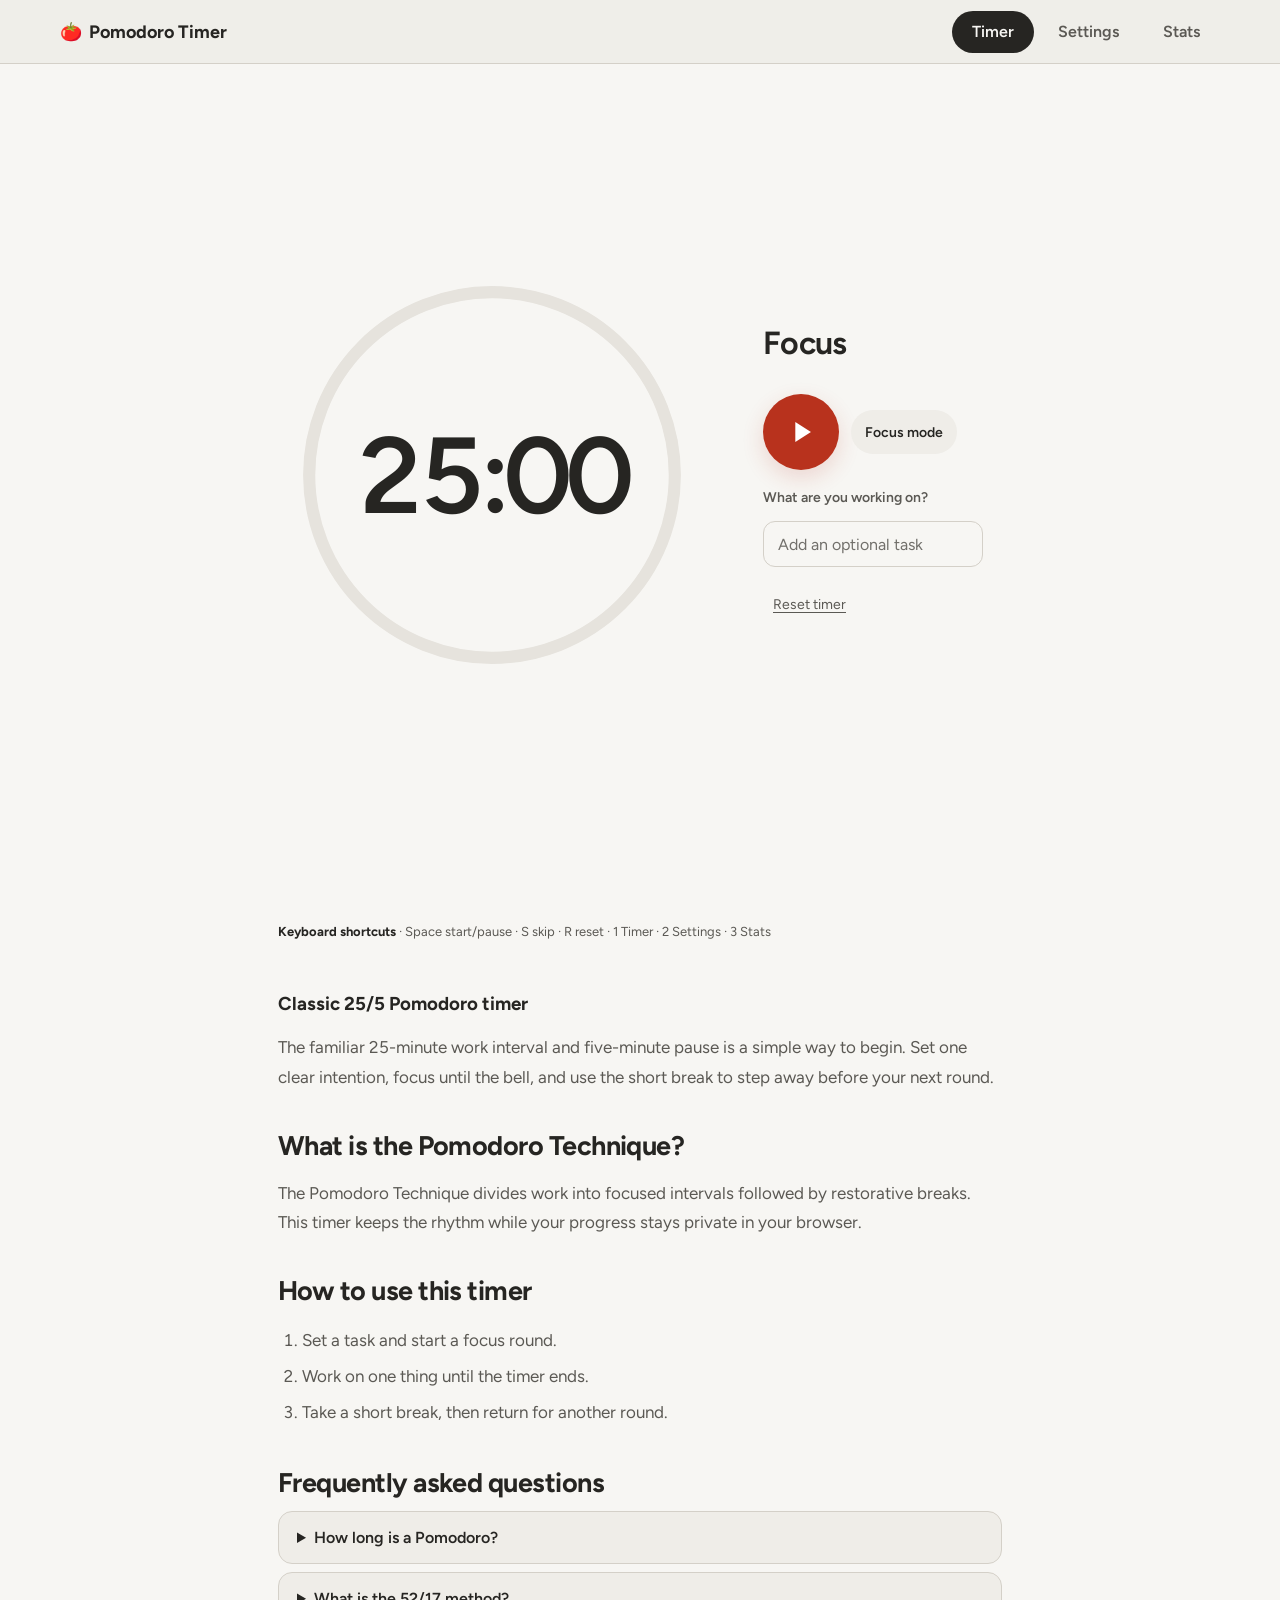
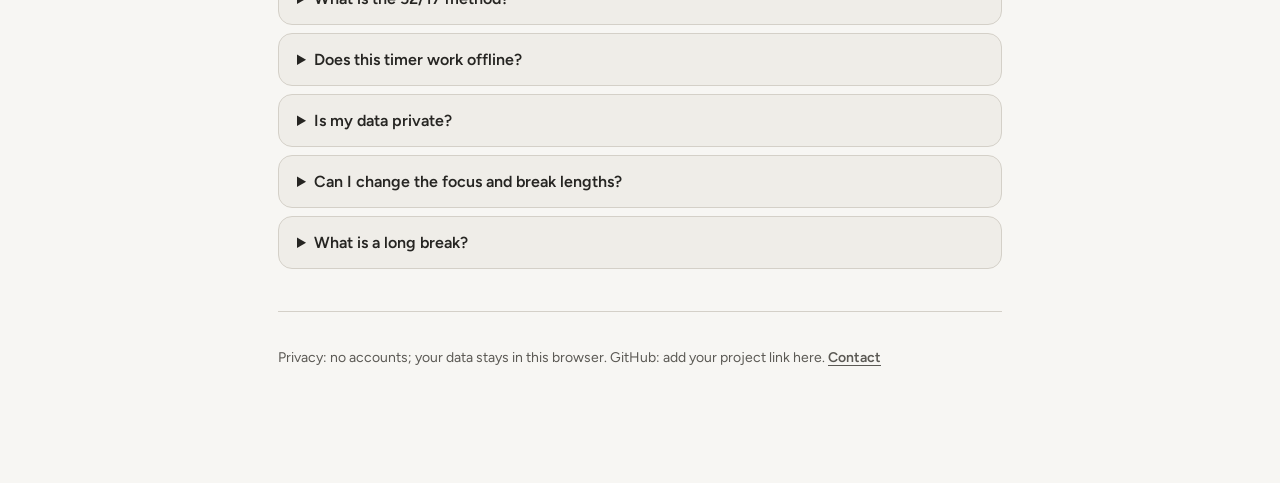
==== 25-5/index.html @ 5dcd3229 "first commit" ====
<!doctype html>
<html lang="en">
<head>
  <meta charset="utf-8">
  <meta name="viewport" content="width=device-width, initial-scale=1, viewport-fit=cover">
  <title>25/5 Pomodoro Timer</title>
  <meta name="description" content="Try the classic 25-minute focus and 5-minute break Pomodoro timer. Private, customizable, and available offline.">
  <meta name="theme-color" content="#f7f6f3" media="(prefers-color-scheme: light)">
  <meta name="theme-color" content="#191a1b" media="(prefers-color-scheme: dark)">
  <link rel="canonical" href="https://YOURDOMAIN.com/25-5/">
  <meta property="og:type" content="website">
  <meta property="og:title" content="25/5 Pomodoro Timer">
  <meta property="og:description" content="Try the classic 25-minute focus and 5-minute break Pomodoro timer.">
  <meta property="og:url" content="https://YOURDOMAIN.com/25-5/">
  <meta property="og:image" content="https://YOURDOMAIN.com/og-image.svg">
  <meta name="twitter:card" content="summary_large_image">
  <link id="favicon" rel="icon" href="../icons/favicon-focus.svg" type="image/svg+xml">
  <link rel="apple-touch-icon" href="../icons/apple-touch-icon.png">
  <link rel="manifest" href="../manifest.webmanifest">
  <link rel="preload" href="../fonts/figtree-latin.woff2" as="font" type="font/woff2" crossorigin>
  <link rel="stylesheet" href="../styles.css">
  <script>
    try {
      var savedSettings = JSON.parse(localStorage.getItem('pomodoro.settings') || '{}');
      document.documentElement.dataset.theme = ['light', 'dark', 'system'].includes(savedSettings.theme) ? savedSettings.theme : 'system';
    } catch (error) { document.documentElement.dataset.theme = 'system'; }
  </script>
</head>
<body data-preset="25-5" data-page-title="25/5 Pomodoro Timer">
  <header class="tabs" aria-label="Main navigation">
    <a class="brand" href="#timer" aria-label="Pomodoro Timer home"><span aria-hidden="true">🍅</span> Pomodoro Timer</a>
    <nav class="tab-links" aria-label="Main">
      <a class="tab active" href="#timer" data-view="timer">Timer</a>
      <a class="tab" href="#settings" data-view="settings">Settings</a>
      <a class="tab" href="#stats" data-view="stats">Stats</a>
    </nav>
  </header>
  <main>
    <section id="view-timer" class="view timer-view" aria-label="Timer">
      <div class="timer-stage">
        
        <div class="timer-wrap">
          <div class="ring" role="timer" aria-label="Time remaining" aria-live="off"><svg viewBox="0 0 320 320" aria-hidden="true"><circle class="ring-track" cx="160" cy="160" r="150"/><circle class="ring-progress" id="ring-progress" cx="160" cy="160" r="150"/></svg><div class="time" id="time">25:00</div></div>
          <div class="side">
            <p class="phase-label" id="phase">Focus</p>
            <div class="dots" id="dots" role="progressbar" aria-valuemin="0" aria-valuemax="6" aria-valuenow="0" aria-label="Cycles completed toward today's goal"></div>
            <div class="controls">
              <button class="play" id="play" aria-label="Start timer"><svg viewBox="0 0 24 24" width="34" height="34" aria-hidden="true"><path id="play-icon" d="M8 5v14l11-7z" fill="currentColor"/></svg></button>
              <button class="skip" id="skip" aria-label="Skip to next phase" hidden><svg viewBox="0 0 24 24" width="22" height="22" aria-hidden="true"><path d="M6 18l8.5-6L6 6v12zM16 6v12h2V6h-2z" fill="currentColor"/></svg></button>
              <button class="icon-button focus-toggle" id="focus-toggle" aria-label="Enter focus mode">Focus mode</button>
              <button class="icon-button focus-exit" id="focus-exit" aria-label="Exit focus mode" hidden>Exit focus mode</button>
            </div>
            <label class="task-label" for="task">What are you working on?</label>
            <input id="task" class="task-input" type="text" maxlength="120" autocomplete="off" placeholder="Add an optional task">
            <button class="text-button reset-timer" id="reset" type="button">Reset timer</button>
          </div>
        </div>
      </div>
      <p class="shortcut-hint"><strong>Keyboard shortcuts</strong> · Space start/pause · S skip · R reset · 1 Timer · 2 Settings · 3 Stats</p>
      <article class="seo-content">
        <h1>Classic 25/5 Pomodoro timer</h1>
        <p>The familiar 25-minute work interval and five-minute pause is a simple way to begin. Set one clear intention, focus until the bell, and use the short break to step away before your next round.</p>
        <h2>What is the Pomodoro Technique?</h2><p>The Pomodoro Technique divides work into focused intervals followed by restorative breaks. This timer keeps the rhythm while your progress stays private in your browser.</p>
        <h2>How to use this timer</h2><ol><li>Set a task and start a focus round.</li><li>Work on one thing until the timer ends.</li><li>Take a short break, then return for another round.</li></ol>
        <h2>Frequently asked questions</h2>
        <div class="faq-list"><details><summary>How long is a Pomodoro?</summary><p>A traditional Pomodoro is 25 minutes of focused work followed by a short break. You can change both durations in Settings.</p></details><details><summary>What is the 52/17 method?</summary><p>The 52/17 method alternates 52 minutes of focused work with a 17-minute break. Choose the 52/17 preset in Settings.</p></details><details><summary>Does this timer work offline?</summary><p>Yes. After the first visit, the app's static files are cached so the timer works offline.</p></details><details><summary>Is my data private?</summary><p>Your settings, timer state, and stats stay in this browser's local storage. There are no accounts.</p></details><details><summary>Can I change the focus and break lengths?</summary><p>Yes. Choose a preset or adjust each duration and the focus rounds per cycle in Settings.</p></details><details><summary>What is a long break?</summary><p>A long break is a longer rest that follows a chosen number of completed focus rounds. You can set its duration and frequency.</p></details></div>
        <footer class="site-footer"><p>Privacy: no accounts; your data stays in this browser. <span>GitHub: add your project link here.</span> <a href="mailto:hello@yourdomain.com">Contact</a></p></footer>
      </article>
    </section>
    <section id="view-settings" class="view settings-view" aria-label="Settings" hidden>
      <h1 class="page-title">Settings</h1><div class="summary"><div class="summary-total" id="sum-total"></div><div class="summary-sub" id="sum-sub"></div><div class="bar" id="sum-bar" aria-hidden="true"></div></div>
      <h2 class="section-title">Timer</h2><div class="group">
        <div class="row"><div class="label">Focus length</div><div class="stepper" data-key="sprint"><button data-d="-1" aria-label="Decrease focus length">−</button><span class="val"><b></b> <i>min</i></span><button data-d="1" aria-label="Increase focus length">+</button></div></div>
        <div class="row"><div class="label">Focus rounds per cycle</div><div class="stepper" data-key="sprints"><button data-d="-1" aria-label="Decrease focus rounds per cycle">−</button><span class="val"><b></b></span><button data-d="1" aria-label="Increase focus rounds per cycle">+</button></div></div>
        <div class="row"><div class="label">Short break length</div><div class="stepper" data-key="brk"><button data-d="-1" aria-label="Decrease short break length">−</button><span class="val"><b></b> <i>min</i></span><button data-d="1" aria-label="Increase short break length">+</button></div></div>
        <div class="row"><div class="label">Long break length</div><div class="stepper" data-key="longBrk"><button data-d="-1" aria-label="Decrease long break length">−</button><span class="val"><b></b> <i>min</i></span><button data-d="1" aria-label="Increase long break length">+</button></div></div>
        <div class="row"><div class="label">Long break every</div><div class="stepper" data-key="longEvery"><button data-d="-1" aria-label="Decrease long break frequency">−</button><span class="val"><b></b> <i>rounds</i></span><button data-d="1" aria-label="Increase long break frequency">+</button></div></div>
      </div>
      <button class="secondary-button reset-cycle-settings" id="reset-cycle-settings" type="button">Reset cycle</button><div class="preset-block"><h3>Quick presets</h3><div class="preset-list" id="presets"><button data-preset="25-5">Classic 25/5</button><button data-preset="50-10">50/10</button><button data-preset="52-17">52/17</button><button data-preset="90-20">90/20</button><button data-preset="custom">Custom</button></div></div>
      <h2 class="section-title">Goal</h2><div class="group"><div class="row"><div class="label">Cycles per day</div><div class="stepper" data-key="goal"><button data-d="-1" aria-label="Decrease daily cycle goal">−</button><span class="val"><b></b></span><button data-d="1" aria-label="Increase daily cycle goal">+</button></div></div></div>
      <h2 class="section-title">Alerts</h2><div class="group">
        <div class="row"><div class="label">Notify me when a phase ends<small id="notification-hint" aria-live="polite">Notifications are off.</small></div><label class="switch"><input id="notifications" type="checkbox"><span class="switch-ui" aria-hidden="true"></span><span class="sr-only">Notify me when a phase ends</span></label></div>
        <div class="row"><div class="label">Sound<small id="sound-hint">Play a tone when a phase ends</small></div><label class="switch"><input id="sound-toggle" type="checkbox"><span class="switch-ui" aria-hidden="true"></span><span class="sr-only">Sound on</span></label></div>
        <div class="row"><label class="label" for="volume">Volume</label><div class="volume-control"><input id="volume" type="range" min="0" max="1" step="0.05"><output id="volume-value" for="volume"></output></div></div>
      </div>
      <h2 class="section-title">Appearance</h2><div class="segmented" id="theme" role="radiogroup" aria-label="Color theme"><button role="radio" data-theme="light"><span class="tick">✓</span>Light</button><button role="radio" data-theme="dark"><span class="tick">✓</span>Dark</button><button role="radio" data-theme="system"><span class="tick">✓</span>System</button></div>
      <h2 class="section-title">Data</h2><p class="data-note">Your timer settings, task labels, and stats stay in this browser. Importing a JSON backup replaces the data here.</p><div class="data-actions"><button class="secondary-button" id="export-json">Export JSON</button><button class="secondary-button" id="import-json" type="button">Import JSON</button><input id="import-json-file" type="file" accept=".json,application/json" hidden><button class="danger-button" id="clear-data">Clear data</button></div>
    </section>
    <section id="view-stats" class="view stats-view" aria-label="Stats" hidden>
      <h1 class="page-title">Stats</h1><div class="stat-cards"><article class="stat-card"><h2>Focus time today</h2><p id="stat-today">0 min</p></article><article class="stat-card"><h2>This week</h2><p id="stat-week">0 min</p></article><article class="stat-card"><h2>All time</h2><p id="stat-all">0 min</p></article><article class="stat-card"><h2>Current streak</h2><p id="stat-current-streak">0 days</p></article><article class="stat-card"><h2>Best streak</h2><p id="stat-best-streak">0 days</p></article></div><h2 class="section-title">Last 7 days</h2><div id="chart" class="chart-wrap"></div><h2 class="section-title">Daily progress</h2><div class="history-list" id="history-list" aria-live="polite"></div>
    </section>
  </main>
  <script src="../app.js" defer></script>
</body>
</html>
---- styles.css ----
@font-face {
  font-family: "Figtree";
  font-style: normal;
  font-weight: 400 700;
  font-display: swap;
  src: url("fonts/figtree-latin.woff2") format("woff2");
}

:root {
  --bg: #f7f6f3;
  --page-bg: #f7f6f3;
  --text: #262522;
  --muted: #5b5954;
  --accent: #b8321d;
  --accent-text: #fff;
  --focus-progress: #716d65;
  --blue: #236988;
  --long-rest: #66718c;
  --surface: #efede8;
  --surface-2: #e5e2dc;
  --track: #e6e3dd;
  --line: #d4d0c8;
  --danger: #9b271b;
  --font: "Figtree", system-ui, -apple-system, "Segoe UI", Roboto, "Helvetica Neue", Arial, sans-serif;
  color-scheme: light;
}

:root[data-theme="dark"] {
  --bg: #191a1b;
  --page-bg: #191a1b;
  --text: #f2f0ec;
  --muted: #c1beb8;
  --accent: #e45b42;
  --accent-text: #18110f;
  --focus-progress: #d0cbc2;
  --blue: #64b5d6;
  --long-rest: #9ca7c2;
  --surface: #242526;
  --surface-2: #323334;
  --track: #373838;
  --line: #454647;
  --danger: #ff9585;
  color-scheme: dark;
}

@media (prefers-color-scheme: dark) {
  :root[data-theme="system"] {
    --bg: #191a1b;
    --page-bg: #191a1b;
    --text: #f2f0ec;
    --muted: #c1beb8;
    --accent: #e45b42;
    --accent-text: #18110f;
    --focus-progress: #d0cbc2;
    --blue: #64b5d6;
    --long-rest: #9ca7c2;
    --surface: #242526;
    --surface-2: #323334;
    --track: #373838;
    --line: #454647;
    --danger: #ff9585;
    color-scheme: dark;
  }
}

* { box-sizing: border-box; }
html { min-width: 320px; scroll-behavior: smooth; }
body {
  min-height: 100%;
  margin: 0;
  padding: env(safe-area-inset-top, 0px) 0 0;
  color: var(--text);
  background: var(--page-bg);
  font-family: var(--font);
  -webkit-tap-highlight-color: transparent;
  transition: background-color .45s ease, color .2s ease;
}
body.on-break {
  --page-bg: #eef3f5;
  background: linear-gradient(135deg, var(--page-bg), var(--bg) 72%);
}
:root[data-theme="dark"] body.on-break { --page-bg: #192329; }
@media (prefers-color-scheme: dark) {
  :root[data-theme="system"] body.on-break { --page-bg: #192329; }
}
button, input { font: inherit; }
button, a { -webkit-tap-highlight-color: transparent; }
button { color: inherit; border: 0; background: none; cursor: pointer; }
a { color: inherit; }
:focus-visible { outline: 3px solid var(--blue); outline-offset: 3px; }
button:disabled { color: var(--muted); }
[hidden] { display: none !important; }
.sr-only {
  position: absolute; width: 1px; height: 1px; padding: 0; margin: -1px;
  overflow: hidden; clip: rect(0, 0, 0, 0); white-space: nowrap; border: 0;
}

/* Navigation */
.tabs {
  z-index: 10;
  position: fixed;
  bottom: calc(14px + env(safe-area-inset-bottom, 0px));
  left: 50%;
  display: flex;
  align-items: center;
  gap: 20px;
  padding: 6px;
  border: 1px solid var(--line);
  border-radius: 999px;
  background: color-mix(in srgb, var(--surface) 94%, transparent);
  box-shadow: 0 8px 28px rgb(22 20 17 / 10%);
  transform: translateX(-50%);
  transition: opacity .25s ease, transform .25s ease, background .2s ease;
}
.brand { display: none; text-decoration: none; white-space: nowrap; font-size: 18px; font-weight: 700; }
.brand span { margin-right: 7px; }
.tab-links { display: flex; gap: 4px; }
.tab {
  display: inline-flex;
  align-items: center;
  justify-content: center;
  min-height: 42px;
  padding: 10px 20px;
  border-radius: 999px;
  color: var(--muted);
  text-decoration: none;
  font-size: 16px;
  font-weight: 600;
  transition: background .18s ease, color .18s ease;
}
.tab:hover { background: var(--surface-2); color: var(--text); }
.tab.active { background: var(--text); color: var(--bg); }
.tabs.is-running { opacity: .42; transform: translateX(-50%) scale(.94); }
.tabs.is-running:hover, .tabs.is-running:focus-within, .tabs.is-running:active { opacity: 1; transform: translateX(-50%) scale(1); }

main { min-height: 100vh; }
.view { min-height: 100vh; min-height: 100dvh; }

/* Timer */
.timer-view { padding: 0 20px 50px; }
.timer-stage {
  display: grid;
  min-height: 100vh;
  min-height: 100dvh;
  place-items: center;
  padding: 46px 0 60px;
}
.timer-wrap { display: flex; align-items: center; gap: clamp(28px, 6vw, 76px); }
.ring { position: relative; flex: none; width: min(390px, 44vw); aspect-ratio: 1; }
.ring svg { display: block; width: 100%; height: 100%; transform: rotate(-90deg); }
.ring circle { fill: none; stroke-width: 10; }
.ring-track { stroke: var(--track); }
.ring-progress {
  stroke: var(--focus-progress);
  stroke-linecap: round;
  stroke-dasharray: 942.48;
  stroke-dashoffset: 942.48;
  transition: stroke-dashoffset .35s linear, stroke .3s ease;
}
.on-break .ring-progress { stroke: var(--blue); }
.time {
  position: absolute;
  inset: 0;
  display: grid;
  place-items: center;
  font-size: clamp(64px, 10vw, 108px);
  font-weight: 600;
  letter-spacing: -.055em;
  font-variant-numeric: tabular-nums;
  white-space: nowrap;
}
.side { display: flex; flex-direction: column; align-items: flex-start; gap: 15px; min-width: 220px; }
.phase-label { margin: 0; font-size: clamp(24px, 3vw, 32px); font-weight: 650; letter-spacing: -.02em; }
.dots { display: flex; flex-wrap: wrap; gap: 12px; max-width: 250px; }
.dots i { width: 12px; height: 12px; border-radius: 50%; background: var(--track); transition: background .25s ease; }
.dots i.done { background: var(--focus-progress); }
.controls { display: flex; align-items: center; flex-wrap: wrap; gap: 12px; margin-top: 2px; }
.play {
  display: grid;
  width: 76px;
  height: 76px;
  place-items: center;
  border-radius: 50%;
  background: var(--accent);
  color: var(--accent-text);
  box-shadow: 0 8px 22px rgb(184 50 29 / 16%);
  transition: transform .15s ease, filter .15s ease, background .2s ease;
}
.play:hover { filter: brightness(1.08); transform: translateY(-2px); }
.play:active { transform: scale(.95); }
.on-break .play { background: var(--blue); color: #101819; box-shadow: 0 8px 22px rgb(35 105 136 / 16%); }
.skip, .icon-button, .secondary-button, .danger-button, .text-button {
  min-height: 44px;
  border-radius: 999px;
  transition: background .18s ease, color .18s ease, transform .15s ease;
}
.skip { display: grid; width: 48px; height: 48px; place-items: center; background: var(--surface); }
.skip:hover, .icon-button:hover, .secondary-button:hover { background: var(--surface-2); }
.icon-button { padding: 0 14px; background: var(--surface); font-size: 14px; font-weight: 600; }
.on-break .icon-button { color: var(--text); }
.task-label { margin-top: 4px; font-size: 14px; font-weight: 600; color: var(--muted); }
.task-input {
  width: min(100%, 300px);
  min-height: 46px;
  padding: 11px 14px;
  border: 1px solid var(--line);
  border-radius: 12px;
  color: var(--text);
  background: var(--bg);
}
.task-input::placeholder { color: var(--muted); opacity: .85; }
.text-button { padding: 0 10px; color: var(--muted); font-size: 14px; text-decoration: underline; text-underline-offset: 3px; }
.text-button:hover { color: var(--text); }

/* Content below the timer */
.seo-content { max-width: 760px; margin: 0 auto; padding: 30px 18px 48px; }
.seo-content h2 { margin: 36px 0 12px; font-size: clamp(21px, 3vw, 27px); letter-spacing: -.02em; }
.seo-content p, .seo-content li { color: var(--muted); font-size: 17px; line-height: 1.75; }
.seo-content ol { padding-left: 24px; }
.seo-content li { padding: 3px 0; }
.faq-list { display: grid; gap: 8px; }
.faq-list details { padding: 16px 18px; border: 1px solid var(--line); border-radius: 14px; background: var(--surface); }
.faq-list summary { cursor: pointer; font-weight: 600; }
.faq-list details p { margin-top: 10px; font-size: 15px; }
.site-footer { margin-top: 42px; padding-top: 20px; border-top: 1px solid var(--line); }
.site-footer p, .site-footer span { font-size: 14px; }
.site-footer a { font-weight: 600; text-underline-offset: 3px; }

/* Keep only the timer and essential controls visible while it is running. */
.timer-running .tabs,
.timer-running #view-timer .phase-label,
.timer-running #view-timer .dots,
.timer-running #view-timer .skip,
.timer-running #view-timer .focus-toggle,
.timer-running #view-timer .task-label,
.timer-running #view-timer .task-input,
.timer-running #view-timer .shortcut-hint,
.timer-running #view-timer .seo-content { display: none; }
.timer-running #view-timer { padding-bottom: 0; }
.timer-running #view-timer .timer-stage {
  min-height: 100vh;
  min-height: 100dvh;
  padding: 24px 0;
}

/* Shared settings and stats */
.settings-view, .stats-view { width: min(100% - 32px, 620px); margin: 0 auto; padding: 34px 0 112px; }
.page-title { margin: 0 0 22px; font-size: 32px; line-height: 1.2; letter-spacing: -.035em; }
.section-title { margin: 30px 0 12px; font-size: 20px; font-weight: 650; letter-spacing: -.015em; }
.summary { padding: 20px; border: 1px solid var(--line); border-radius: 18px; background: var(--surface); }
.summary-total { font-size: 34px; font-weight: 650; letter-spacing: -.04em; }
.summary-sub { margin: 4px 0 17px; color: var(--muted); font-size: 15px; }
.bar { display: flex; gap: 4px; min-height: 12px; }
.bar span { min-width: 2px; height: 10px; border-radius: 999px; background: var(--focus-progress); }
.bar span.rest { background: var(--blue); }
.bar span.long-rest { background: var(--long-rest); }
.group { overflow: hidden; border: 1px solid var(--line); border-radius: 16px; background: var(--surface); }
.row { display: flex; align-items: center; justify-content: space-between; gap: 16px; min-height: 64px; padding: 12px 18px; }
.row + .row { border-top: 1px solid var(--line); }
.label { font-size: 16px; font-weight: 550; }
.label small { display: block; margin-top: 5px; color: var(--muted); font-size: 13px; font-weight: 400; line-height: 1.4; }
.stepper { display: flex; flex: none; align-items: center; gap: 12px; }
.stepper button {
  display: grid;
  width: 40px;
  height: 40px;
  place-items: center;
  border-radius: 50%;
  background: var(--surface-2);
  font-size: 22px;
  line-height: 1;
}
.stepper button:hover:not(:disabled) { background: var(--line); }
.stepper button:active:not(:disabled) { transform: scale(.93); }
.stepper button:disabled { color: var(--muted); cursor: not-allowed; }
.val { min-width: 54px; text-align: center; font-variant-numeric: tabular-nums; }
.val-input { box-sizing: border-box; width: 54px; height: 40px; padding: 0 4px; border: 1px solid var(--line); border-radius: 8px; color: var(--text); background: var(--bg); text-align: center; font-size: 18px; font-weight: 600; font-variant-numeric: tabular-nums; }
.val-input::-webkit-inner-spin-button,
.val-input::-webkit-outer-spin-button { margin: 0; -webkit-appearance: none; }
.val-input { -moz-appearance: textfield; appearance: textfield; }
.val-input:focus-visible { outline: 2px solid var(--blue); outline-offset: 2px; }
.val i { margin-left: 2px; color: var(--muted); font-size: 12px; font-style: normal; }
.preset-block { margin-top: 18px; }
.preset-block h3 { margin: 0 0 10px; font-size: 15px; font-weight: 600; }
.preset-list { display: flex; flex-wrap: wrap; gap: 8px; }
.preset-list button {
  min-height: 40px;
  padding: 8px 13px;
  border: 1px solid var(--line);
  border-radius: 999px;
  color: var(--text);
  background: var(--surface);
  font-size: 14px;
  font-weight: 550;
}
.preset-list button:hover { background: var(--surface-2); }
.preset-list button[aria-pressed="true"] { border-color: var(--blue); color: var(--blue); }
.switch { position: relative; flex: none; }
.switch input { position: absolute; width: 1px; height: 1px; opacity: 0; }
.switch-ui {
  position: relative;
  display: block;
  width: 48px;
  height: 28px;
  border-radius: 999px;
  background: var(--surface-2);
  transition: background .2s ease;
}
.switch-ui::after {
  position: absolute;
  top: 4px;
  left: 4px;
  width: 20px;
  height: 20px;
  border-radius: 50%;
  background: var(--bg);
  content: "";
  transition: transform .2s ease;
}
.switch input:checked + .switch-ui { background: var(--blue); }
.switch input:checked + .switch-ui::after { transform: translateX(20px); }
.switch input:focus-visible + .switch-ui { outline: 3px solid var(--blue); outline-offset: 3px; }
.volume-control { display: flex; align-items: center; gap: 12px; width: min(230px, 52%); }
.volume-control input { width: 100%; accent-color: var(--blue); }
.volume-control output { min-width: 38px; color: var(--muted); text-align: right; font-size: 14px; }
.segmented { display: grid; grid-template-columns: repeat(3, 1fr); overflow: hidden; border: 1px solid var(--line); border-radius: 14px; background: var(--surface); }
.segmented button { min-height: 46px; color: var(--muted); font-size: 15px; }
.segmented button + button { border-left: 1px solid var(--line); }
.segmented button[aria-checked="true"] { color: var(--text); background: var(--surface-2); font-weight: 650; }
.tick { display: none; margin-right: 6px; }
.segmented button[aria-checked="true"] .tick { display: inline; }
.data-note { margin: 0 0 12px; color: var(--muted); font-size: 14px; line-height: 1.5; }
.data-actions { display: flex; flex-wrap: wrap; gap: 8px; }
.secondary-button, .danger-button { min-height: 42px; padding: 0 14px; border: 1px solid var(--line); background: var(--surface); font-size: 14px; font-weight: 600; }
.reset-cycle-settings { margin-top: 12px; }
.danger-button { border-color: var(--danger); color: var(--danger); }
.danger-button:hover { background: color-mix(in srgb, var(--danger) 10%, var(--surface)); }
.shortcut-hint { margin: 22px 0 0; color: var(--muted); font-size: 13px; line-height: 1.6; }
.timer-view > .shortcut-hint { max-width: 760px; margin: 22px auto 0; padding: 0 18px; }
.shortcut-hint strong { color: var(--text); }

.stat-cards { display: grid; grid-template-columns: repeat(2, minmax(0, 1fr)); gap: 10px; }
.stat-card { min-height: 92px; padding: 16px; border: 1px solid var(--line); border-radius: 15px; background: var(--surface); }
.stat-card h2 { margin: 0 0 9px; color: var(--muted); font-size: 14px; font-weight: 550; }
.stat-card p { margin: 0; font-size: 22px; font-weight: 650; letter-spacing: -.02em; }
.stat-card:nth-child(3) { grid-column: 1 / -1; }
.chart-wrap { overflow: hidden; padding: 10px 8px 0; border: 1px solid var(--line); border-radius: 16px; background: var(--surface); }
.week-chart { display: block; width: 100%; min-height: 170px; overflow: visible; }
.chart-baseline { stroke: var(--line); stroke-width: 1; }
.chart-bar { fill: var(--blue); }
.chart-label { fill: var(--muted); font-family: var(--font); font-size: 14px; }
.chart-value { fill: var(--text); font-family: var(--font); font-size: 12px; }
.history-list { display: flex; flex-direction: column; gap: 10px; }
.history-row { display: flex; align-items: center; justify-content: space-between; gap: 18px; padding: 17px 18px; border: 1px solid var(--line); border-radius: 15px; background: var(--surface); }
.history-date { margin: 0; font-size: 16px; font-weight: 650; }
.history-totals { color: var(--muted); text-align: right; font-size: 13px; line-height: 1.55; }
.task-history { display: flex; flex-wrap: wrap; gap: 5px 14px; margin: 8px 0 0; padding: 0; list-style: none; color: var(--muted); font-size: 13px; }
.history-empty { padding: 20px; border-radius: 15px; background: var(--surface); color: var(--muted); }

/* Fullscreen and fallback focus mode */
.focus-exit { display: none; }
.focus-mode .tabs { display: none; }
.focus-mode #view-timer {
  position: fixed;
  z-index: 20;
  inset: 0;
  overflow: auto;
  background: var(--page-bg);
}
.focus-mode #view-timer .timer-stage { min-height: 100vh; min-height: 100dvh; padding: 24px; }
.focus-mode #view-timer .seo-content { display: none; }
.focus-mode .focus-toggle { display: none; }
.focus-mode .focus-exit { display: inline-flex; align-items: center; }

@media (min-width: 900px) {
  .tabs {
    position: sticky;
    top: 0;
    left: auto;
    width: 100%;
    min-height: 64px;
    justify-content: space-between;
    padding: 8px max(26px, calc((100vw - 1160px) / 2));
    border-width: 0 0 1px;
    border-radius: 0;
    box-shadow: none;
    transform: none;
  }
  .brand { display: inline-flex; align-items: center; }
  .tab-links { margin-left: auto; }
  .tabs.is-running { transform: none; }
  .tabs.is-running:hover, .tabs.is-running:focus-within, .tabs.is-running:active { transform: none; }
  .tabs.is-running { min-height: 56px; }
  .tabs.is-running .tab { min-height: 36px; padding-block: 7px; }
  .tabs.is-running:hover, .tabs.is-running:focus-within, .tabs.is-running:active { min-height: 64px; }
  .tabs.is-running:hover .tab, .tabs.is-running:focus-within .tab, .tabs.is-running:active .tab { min-height: 42px; padding-block: 10px; }
  .timer-stage { min-height: calc(100vh - 64px); min-height: calc(100dvh - 64px); }
}

@media (max-width: 700px) {
  .timer-view { padding: 0 16px 32px; }
  .timer-stage { min-height: calc(100vh - 68px); min-height: calc(100dvh - 68px); padding: 28px 0 36px; }
  .timer-wrap { flex-direction: column; gap: 18px; }
  .ring { width: min(74vw, 340px); }
  .time { font-size: clamp(62px, 17vw, 90px); }
  .side { align-items: center; gap: 12px; text-align: center; }
  .phase-label { font-size: 26px; }
  .dots { justify-content: center; }
  .controls { justify-content: center; }
  .play { width: 68px; height: 68px; }
  .task-input { text-align: center; }
  .seo-content { padding: 24px 4px 38px; }
  .settings-view, .stats-view { width: min(100% - 28px, 620px); padding-top: 28px; }
  .row { padding: 10px 12px; }
  .stepper { gap: 8px; }
  .stepper button { width: 36px; height: 36px; }
  .val { min-width: 48px; }
  .val-input { width: 48px; height: 36px; font-size: 17px; }
  .history-row { align-items: flex-start; flex-direction: column; gap: 7px; }
  .history-totals { text-align: left; }
}

@media (max-width: 380px) {
  .tab { padding: 9px 16px; }
  .tabs { gap: 8px; }
  .settings-view, .stats-view { width: calc(100% - 24px); }
  .row { gap: 8px; }
  .label { font-size: 14px; }
  .label small { max-width: 170px; font-size: 12px; }
  .stepper { gap: 5px; }
  .stepper button { width: 32px; height: 32px; }
  .val { min-width: 43px; }
  .val-input { width: 44px; height: 32px; font-size: 16px; }
}

@media (prefers-reduced-motion: reduce) {
  *, *::before, *::after { scroll-behavior: auto !important; transition-duration: .01ms !important; animation-duration: .01ms !important; }
}
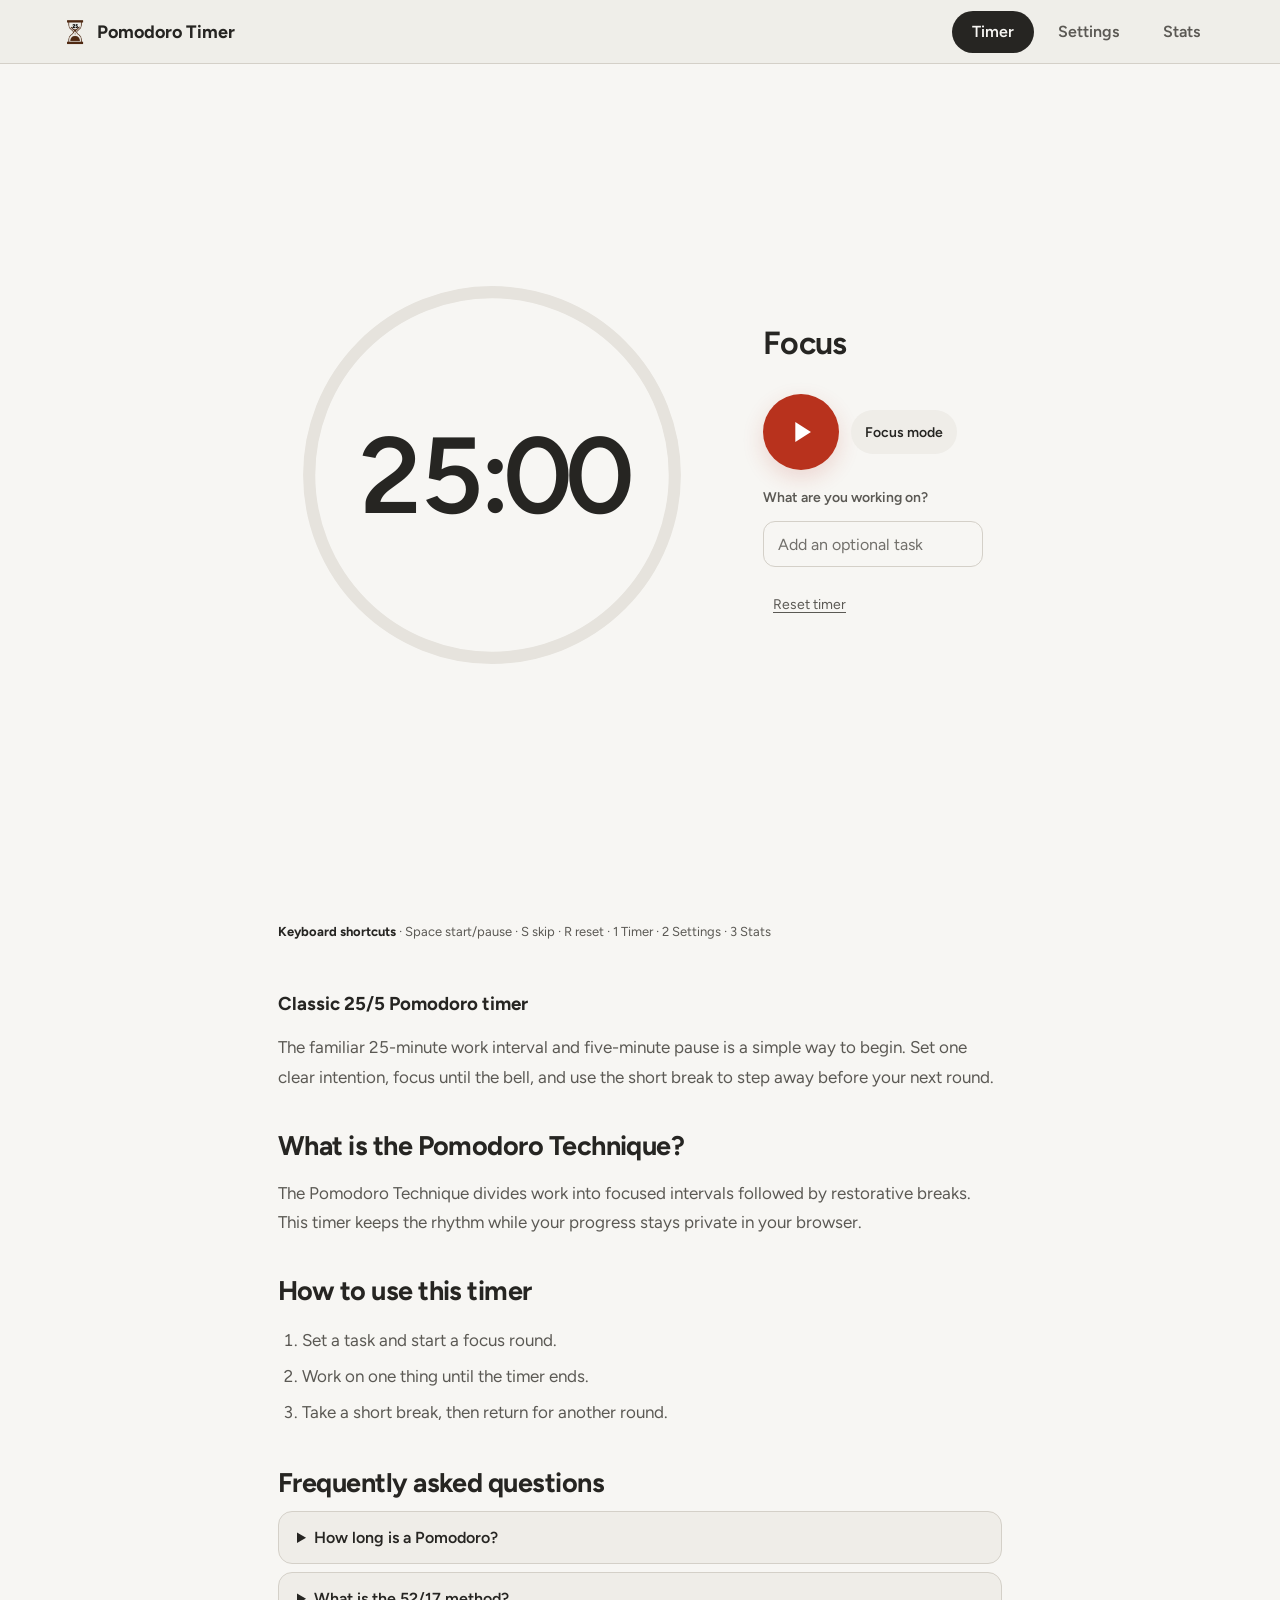
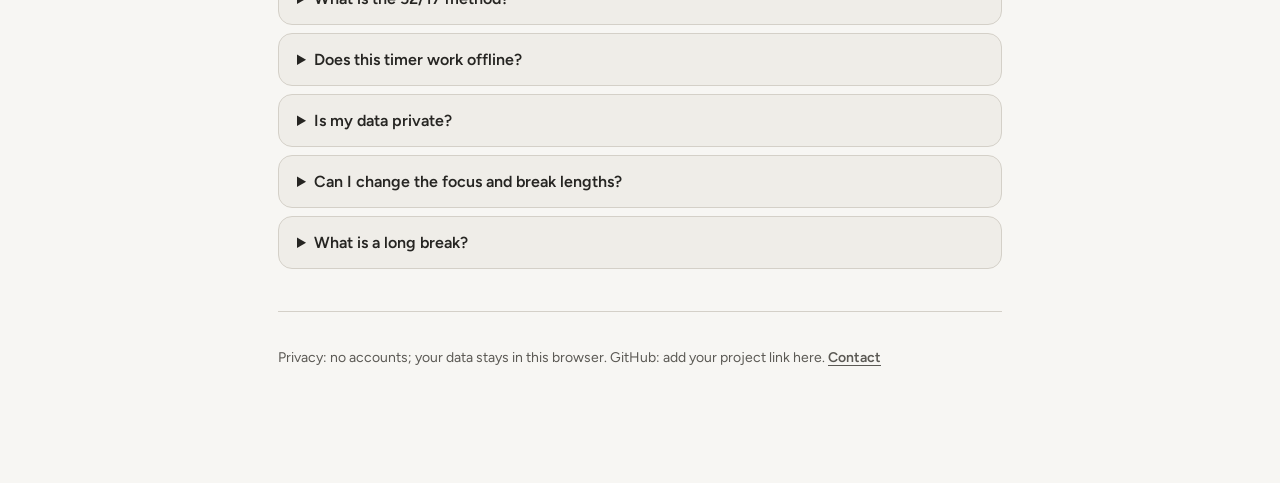
==== commit 7f834a7a: "Icon changed" ====
--- a/25-5/index.html
+++ b/25-5/index.html
@@ -14,7 +14,7 @@
   <meta property="og:url" content="https://YOURDOMAIN.com/25-5/">
   <meta property="og:image" content="https://YOURDOMAIN.com/og-image.svg">
   <meta name="twitter:card" content="summary_large_image">
-  <link id="favicon" rel="icon" href="../icons/favicon-focus.svg" type="image/svg+xml">
+  <link id="favicon" rel="icon" href="../icons/icon-192.png" type="image/png">
   <link rel="apple-touch-icon" href="../icons/apple-touch-icon.png">
   <link rel="manifest" href="../manifest.webmanifest">
   <link rel="preload" href="../fonts/figtree-latin.woff2" as="font" type="font/woff2" crossorigin>
--- a/styles.css
+++ b/styles.css
@@ -113,7 +113,16 @@
   transition: opacity .25s ease, transform .25s ease, background .2s ease;
 }
 .brand { display: none; text-decoration: none; white-space: nowrap; font-size: 18px; font-weight: 700; }
-.brand span { margin-right: 7px; }
+.brand span {
+  display: inline-block;
+  width: 30px;
+  height: 30px;
+  margin-right: 7px;
+  overflow: hidden;
+  color: transparent;
+  font-size: 0;
+  background: url('icons/icon-192.png') center / contain no-repeat;
+}
 .tab-links { display: flex; gap: 4px; }
 .tab {
   display: inline-flex;
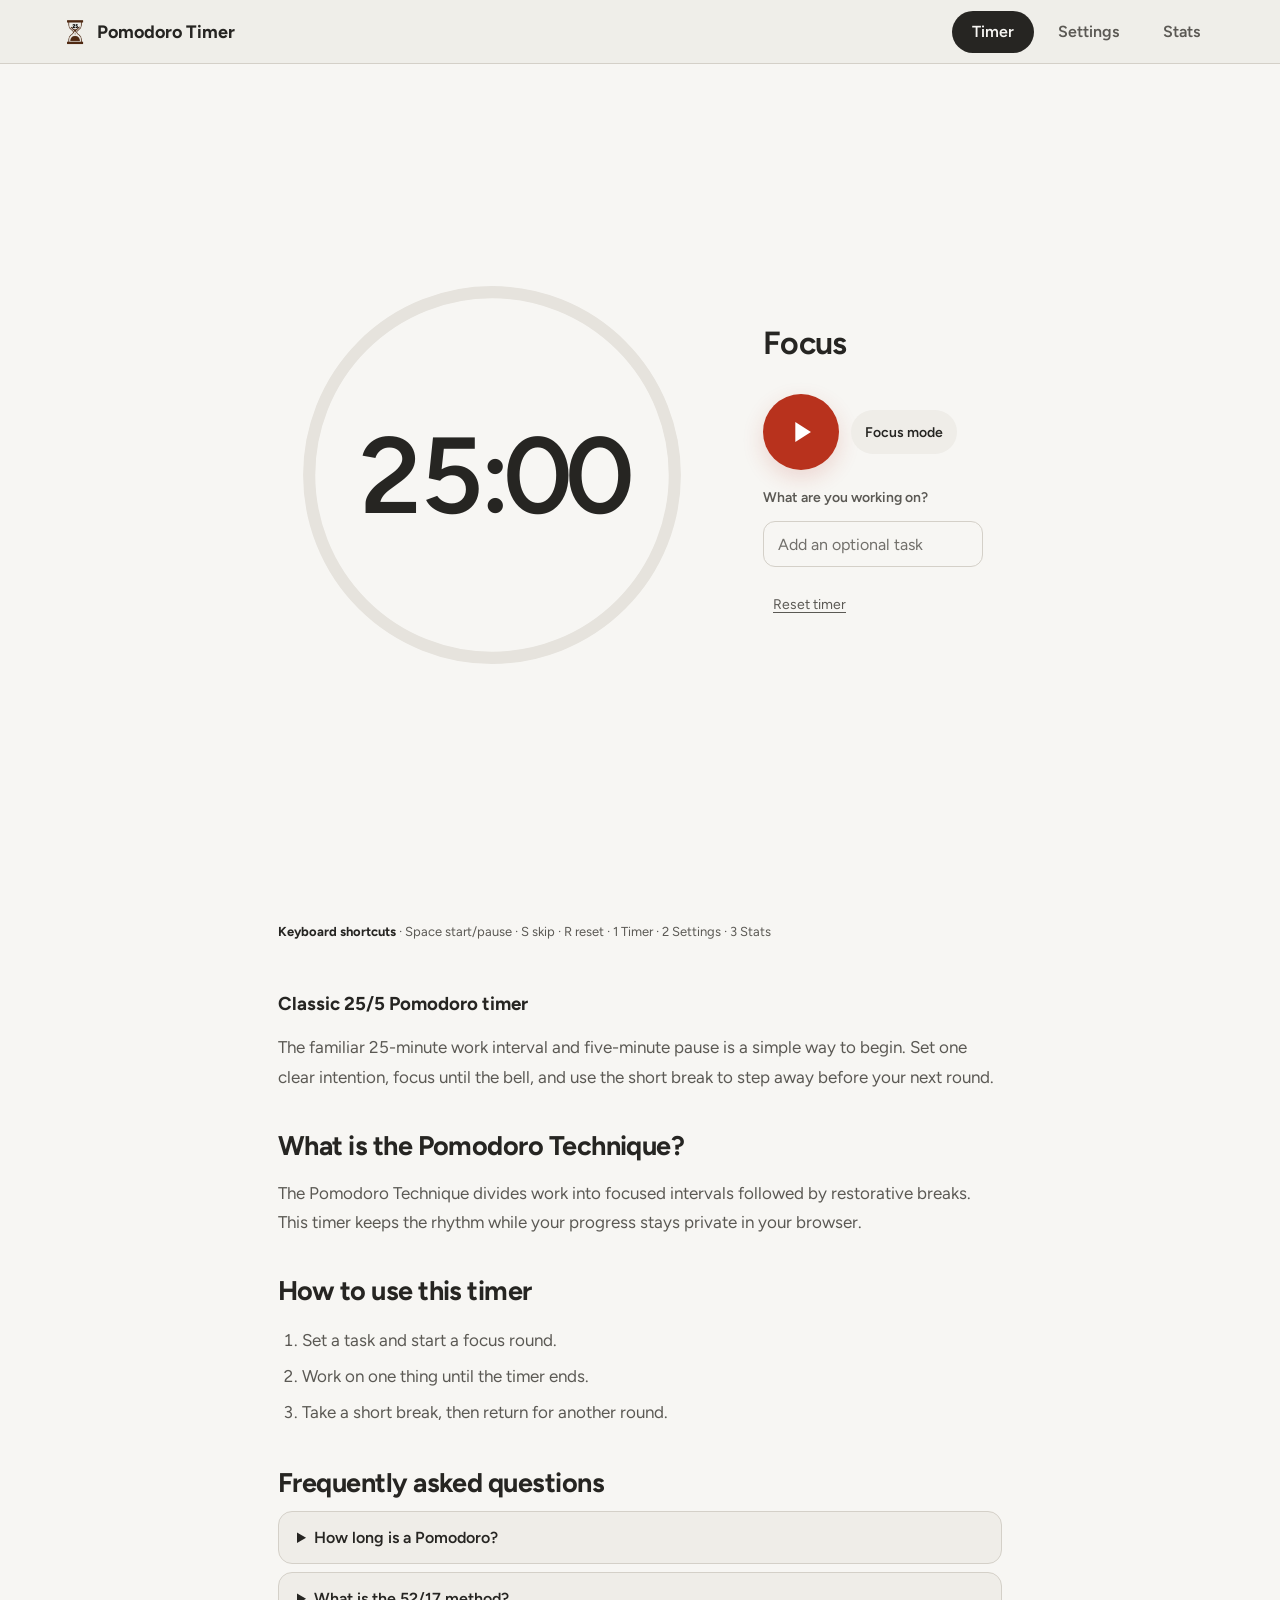
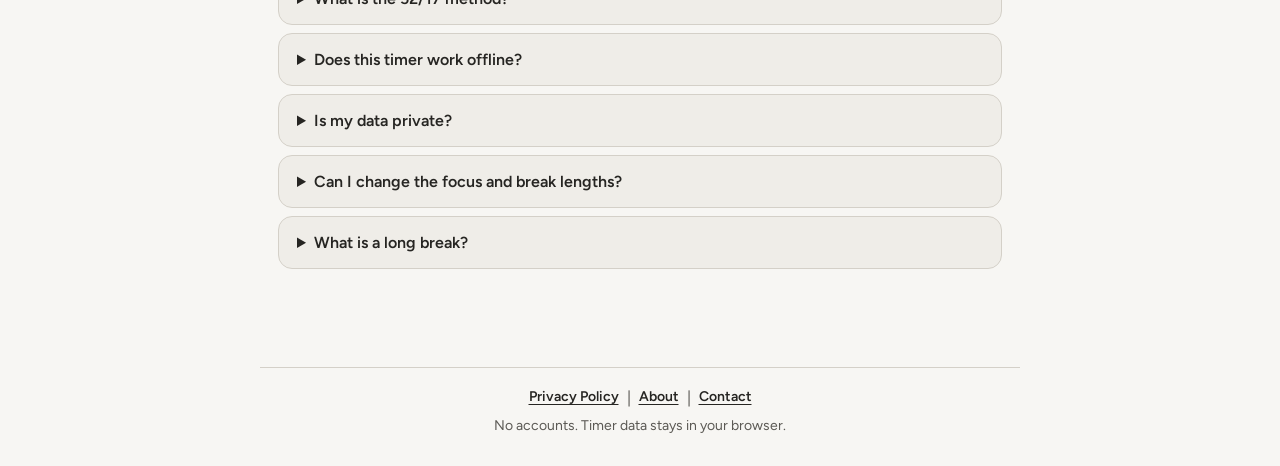
==== commit 392f732c: "new addtion" ====
--- a/25-5/index.html
+++ b/25-5/index.html
@@ -12,8 +12,7 @@
   <meta property="og:title" content="25/5 Pomodoro Timer">
   <meta property="og:description" content="Try the classic 25-minute focus and 5-minute break Pomodoro timer.">
   <meta property="og:url" content="https://YOURDOMAIN.com/25-5/">
-  <meta property="og:image" content="https://YOURDOMAIN.com/og-image.svg">
-  <meta name="twitter:card" content="summary_large_image">
+  <meta name="twitter:card" content="summary">
   <link id="favicon" rel="icon" href="../icons/icon-192.png" type="image/png">
   <link rel="apple-touch-icon" href="../icons/apple-touch-icon.png">
   <link rel="manifest" href="../manifest.webmanifest">
@@ -64,7 +63,6 @@
         <h2>How to use this timer</h2><ol><li>Set a task and start a focus round.</li><li>Work on one thing until the timer ends.</li><li>Take a short break, then return for another round.</li></ol>
         <h2>Frequently asked questions</h2>
         <div class="faq-list"><details><summary>How long is a Pomodoro?</summary><p>A traditional Pomodoro is 25 minutes of focused work followed by a short break. You can change both durations in Settings.</p></details><details><summary>What is the 52/17 method?</summary><p>The 52/17 method alternates 52 minutes of focused work with a 17-minute break. Choose the 52/17 preset in Settings.</p></details><details><summary>Does this timer work offline?</summary><p>Yes. After the first visit, the app's static files are cached so the timer works offline.</p></details><details><summary>Is my data private?</summary><p>Your settings, timer state, and stats stay in this browser's local storage. There are no accounts.</p></details><details><summary>Can I change the focus and break lengths?</summary><p>Yes. Choose a preset or adjust each duration and the focus rounds per cycle in Settings.</p></details><details><summary>What is a long break?</summary><p>A long break is a longer rest that follows a chosen number of completed focus rounds. You can set its duration and frequency.</p></details></div>
-        <footer class="site-footer"><p>Privacy: no accounts; your data stays in this browser. <span>GitHub: add your project link here.</span> <a href="mailto:hello@yourdomain.com">Contact</a></p></footer>
       </article>
     </section>
     <section id="view-settings" class="view settings-view" aria-label="Settings" hidden>
@@ -90,6 +88,14 @@
       <h1 class="page-title">Stats</h1><div class="stat-cards"><article class="stat-card"><h2>Focus time today</h2><p id="stat-today">0 min</p></article><article class="stat-card"><h2>This week</h2><p id="stat-week">0 min</p></article><article class="stat-card"><h2>All time</h2><p id="stat-all">0 min</p></article><article class="stat-card"><h2>Current streak</h2><p id="stat-current-streak">0 days</p></article><article class="stat-card"><h2>Best streak</h2><p id="stat-best-streak">0 days</p></article></div><h2 class="section-title">Last 7 days</h2><div id="chart" class="chart-wrap"></div><h2 class="section-title">Daily progress</h2><div class="history-list" id="history-list" aria-live="polite"></div>
     </section>
   </main>
+  <footer class="site-footer">
+    <nav aria-label="Footer">
+      <a href="/privacy/">Privacy Policy</a><span aria-hidden="true">|</span>
+      <a href="/about/">About</a><span aria-hidden="true">|</span>
+      <a href="/contact/">Contact</a>
+    </nav>
+    <p>No accounts. Timer data stays in your browser.</p>
+  </footer>
   <script src="../app.js" defer></script>
 </body>
 </html>
--- a/styles.css
+++ b/styles.css
@@ -231,9 +231,33 @@
 .faq-list details { padding: 16px 18px; border: 1px solid var(--line); border-radius: 14px; background: var(--surface); }
 .faq-list summary { cursor: pointer; font-weight: 600; }
 .faq-list details p { margin-top: 10px; font-size: 15px; }
-.site-footer { margin-top: 42px; padding-top: 20px; border-top: 1px solid var(--line); }
-.site-footer p, .site-footer span { font-size: 14px; }
-.site-footer a { font-weight: 600; text-underline-offset: 3px; }
+.site-footer {
+  width: min(100% - 32px, 760px);
+  margin: 0 auto;
+  padding: 20px 0 32px;
+  border-top: 1px solid var(--line);
+  color: var(--muted);
+  text-align: center;
+}
+.site-footer nav { display: flex; flex-wrap: wrap; justify-content: center; gap: 8px; }
+.site-footer p { margin: 10px 0 0; font-size: 14px; }
+.site-footer a { color: var(--text); font-size: 14px; font-weight: 600; text-underline-offset: 3px; }
+.info-header {
+  display: flex;
+  align-items: center;
+  justify-content: space-between;
+  gap: 16px;
+  width: min(100% - 32px, 760px);
+  margin: 0 auto;
+  padding: 20px 0;
+}
+.info-header .brand { display: inline-flex; align-items: center; }
+.back-link { font-size: 14px; font-weight: 600; text-underline-offset: 3px; }
+.info-content { max-width: 760px; }
+.info-page main { min-height: 0; }
+.info-page .info-content { padding-bottom: 32px; }
+.info-content p, .info-content li { color: var(--muted); font-size: 17px; line-height: 1.7; }
+.info-content p { margin: 0 0 14px; }
 
 /* Keep only the timer and essential controls visible while it is running. */
 .timer-running .tabs,
@@ -420,6 +444,8 @@
   .task-input { text-align: center; }
   .seo-content { padding: 24px 4px 38px; }
   .settings-view, .stats-view { width: min(100% - 28px, 620px); padding-top: 28px; }
+  .info-header { width: min(100% - 28px, 760px); padding: 16px 0; }
+  .site-footer { width: min(100% - 28px, 760px); padding-bottom: calc(112px + env(safe-area-inset-bottom, 0px)); }
   .row { padding: 10px 12px; }
   .stepper { gap: 8px; }
   .stepper button { width: 36px; height: 36px; }
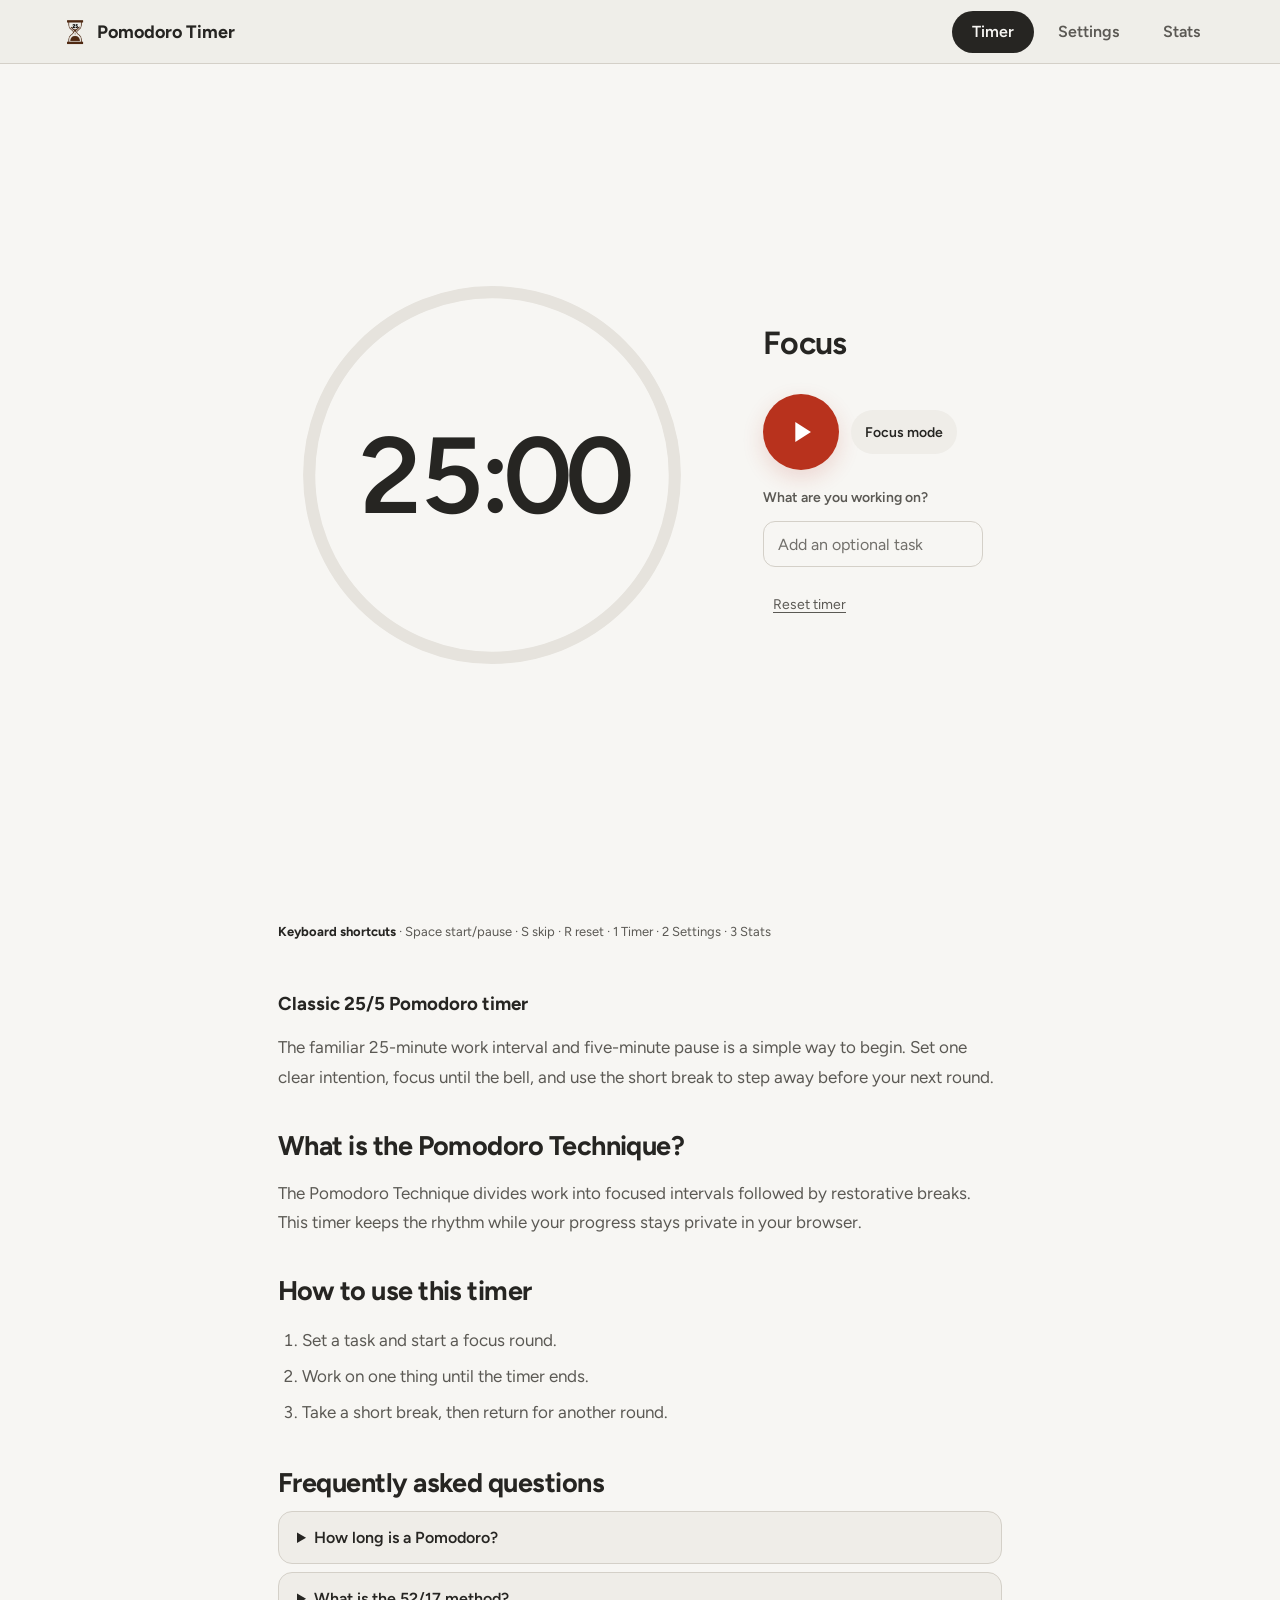
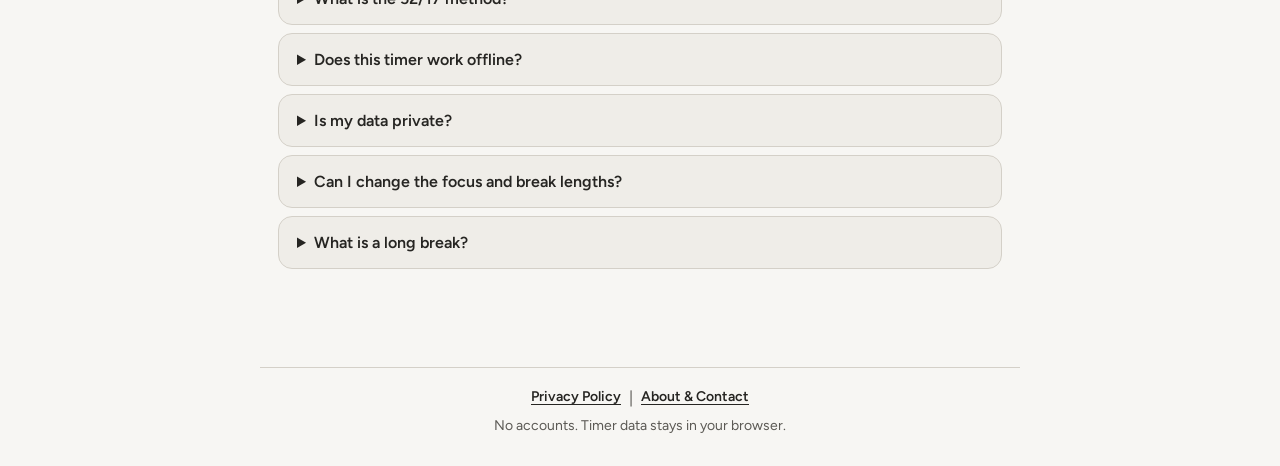
==== commit 04c217ce: "description pages" ====
--- a/25-5/index.html
+++ b/25-5/index.html
@@ -91,8 +91,7 @@
   <footer class="site-footer">
     <nav aria-label="Footer">
       <a href="/privacy/">Privacy Policy</a><span aria-hidden="true">|</span>
-      <a href="/about/">About</a><span aria-hidden="true">|</span>
-      <a href="/contact/">Contact</a>
+      <a href="/about/">About &amp; Contact</a>
     </nav>
     <p>No accounts. Timer data stays in your browser.</p>
   </footer>
--- a/styles.css
+++ b/styles.css
@@ -253,7 +253,7 @@
 }
 .info-header .brand { display: inline-flex; align-items: center; }
 .back-link { font-size: 14px; font-weight: 600; text-underline-offset: 3px; }
-.info-content { max-width: 760px; }
+.info-content { width: min(100% - 32px, 70ch); max-width: 70ch; }
 .info-page main { min-height: 0; }
 .info-page .info-content { padding-bottom: 32px; }
 .info-content p, .info-content li { color: var(--muted); font-size: 17px; line-height: 1.7; }
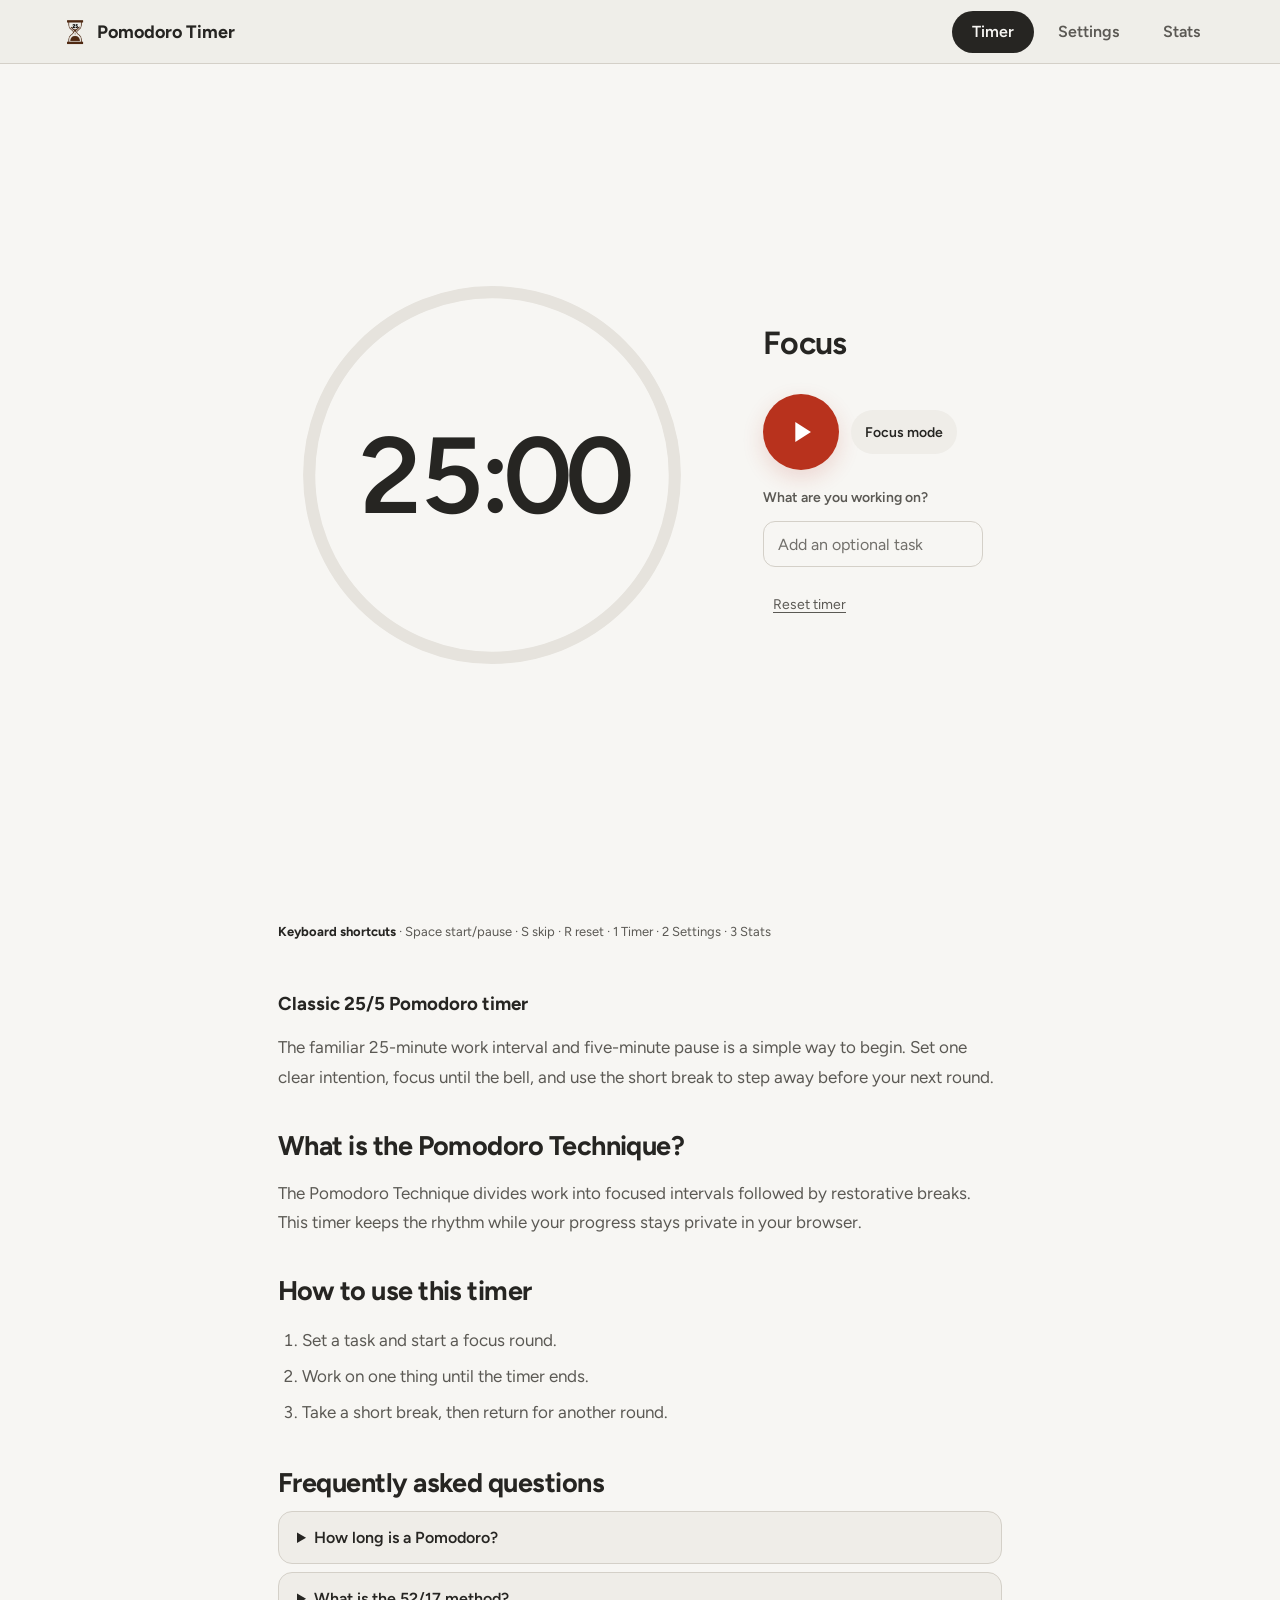
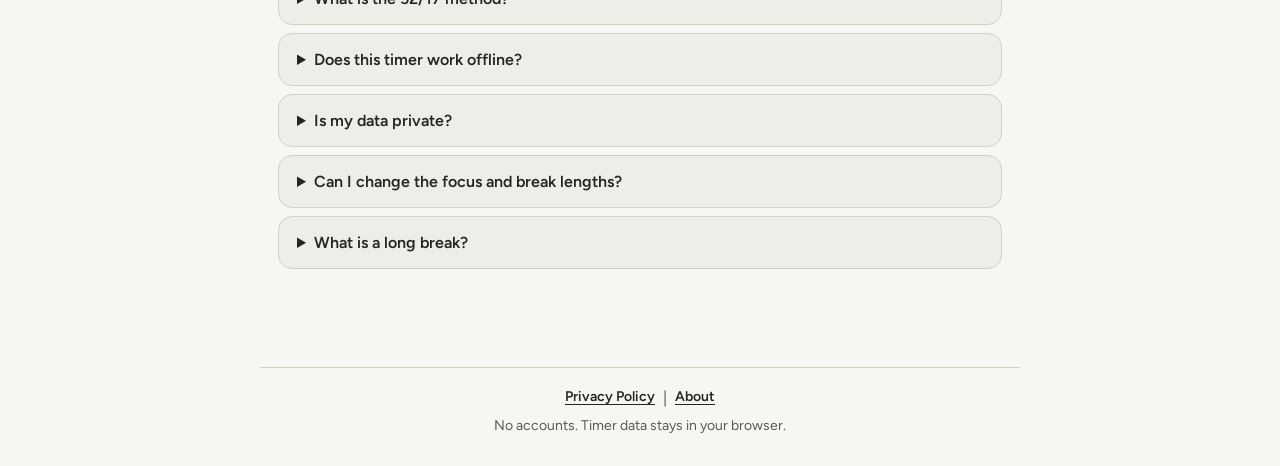
==== commit 811b6bf9: "deletion of contact" ====
--- a/25-5/index.html
+++ b/25-5/index.html
@@ -90,8 +90,8 @@
   </main>
   <footer class="site-footer">
     <nav aria-label="Footer">
-      <a href="/privacy/">Privacy Policy</a><span aria-hidden="true">|</span>
-      <a href="/about/">About &amp; Contact</a>
+      <a href="../privacy/">Privacy Policy</a><span aria-hidden="true">|</span>
+      <a href="../about/">About</a>
     </nav>
     <p>No accounts. Timer data stays in your browser.</p>
   </footer>
